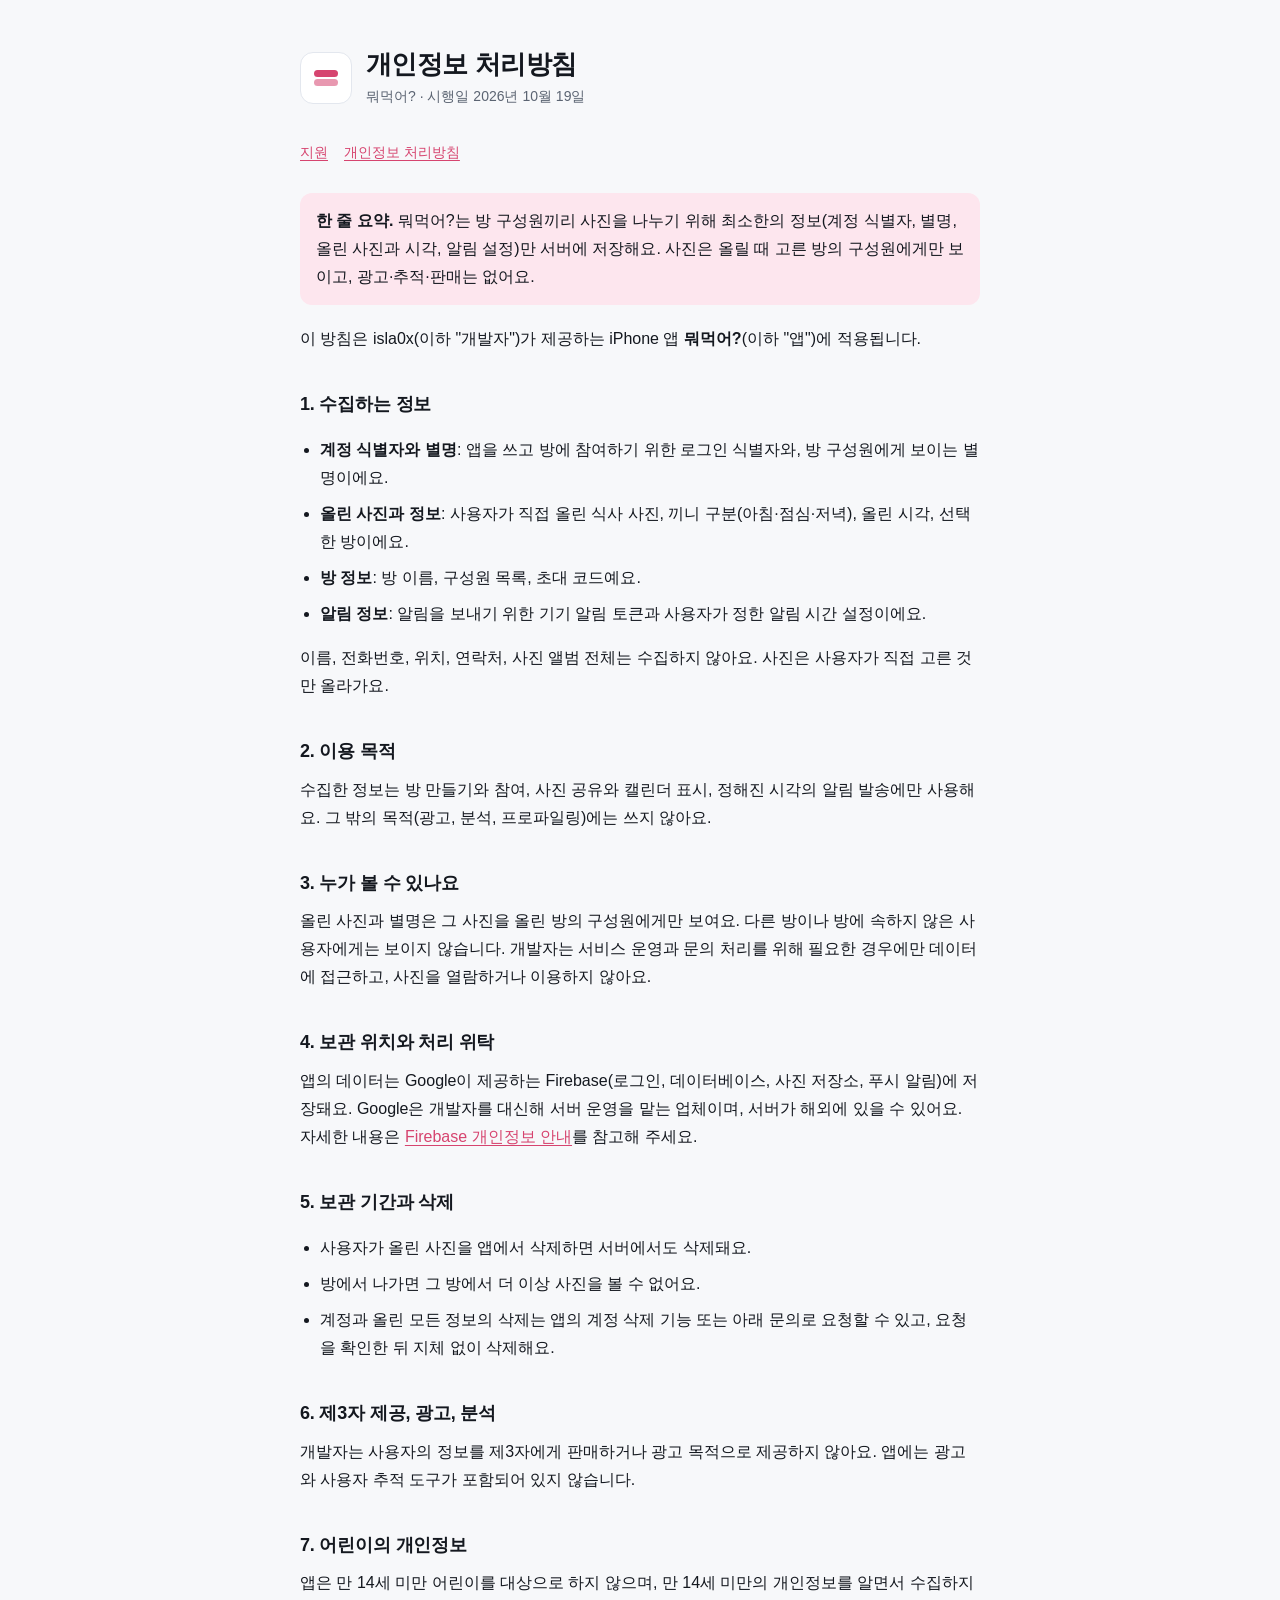
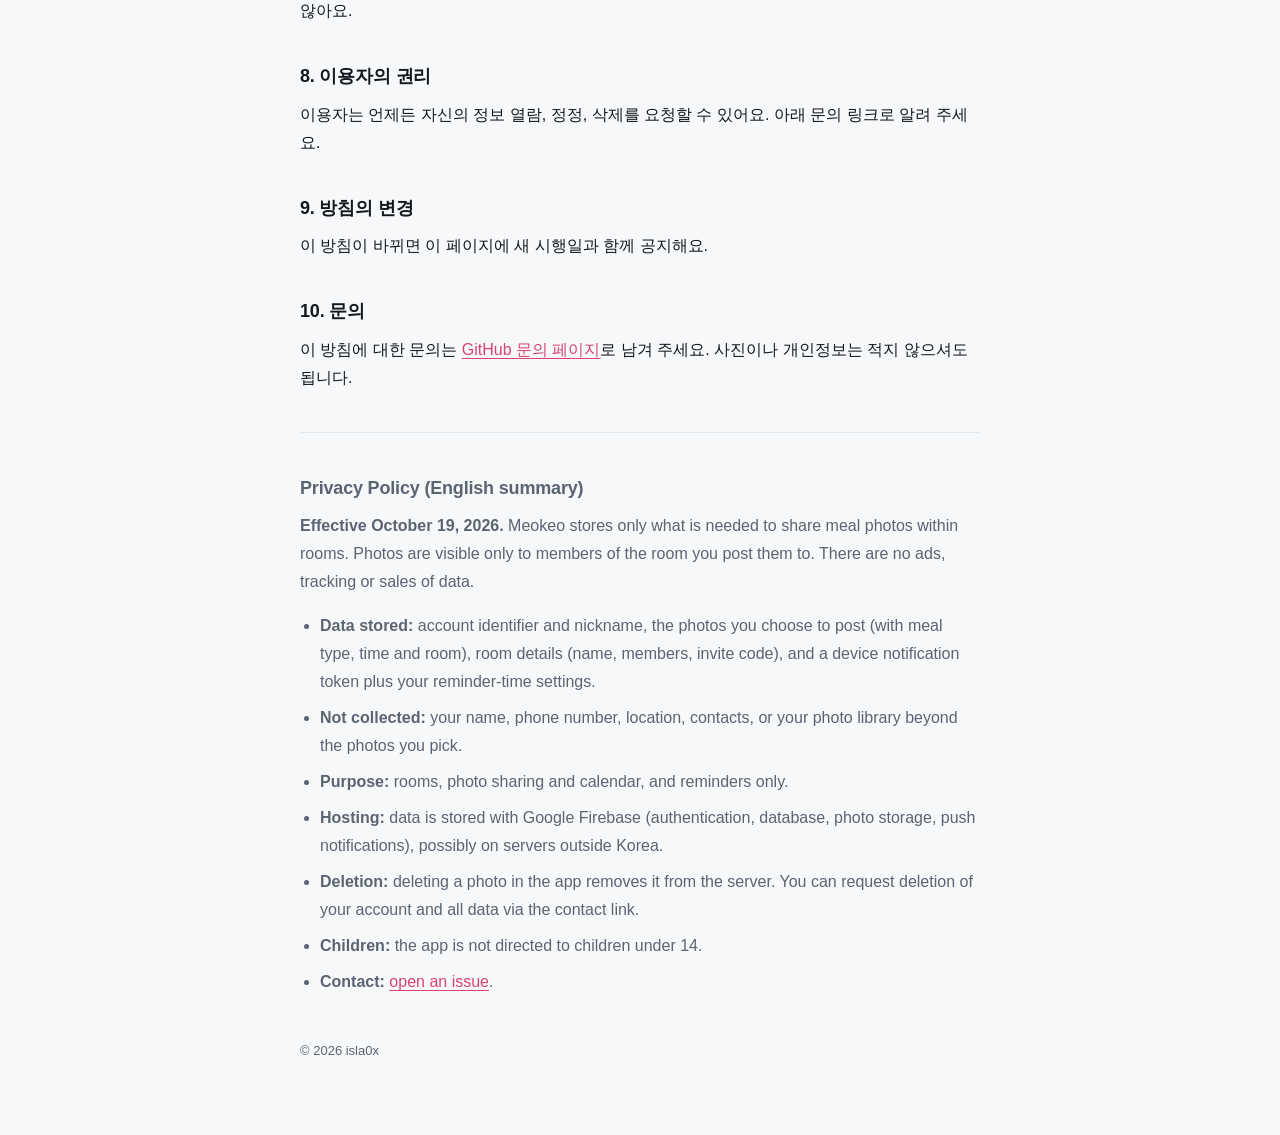
==== docs/privacy.html @ e776bd23 "지원·개인정보 처리방침 페이지 추가 (docs/) Co-Authored-By: Claude Sonnet 5.5 <noreply@anthropic.com> Claude-Session" ====
<!doctype html>
<html lang="ko">
<head>
<meta charset="utf-8">
<meta name="viewport" content="width=device-width,initial-scale=1">
<title>뭐먹어? 개인정보 처리방침 · Meokeo Privacy Policy</title>
<meta name="description" content="뭐먹어? 앱이 어떤 정보를 다루는지 안내하는 개인정보 처리방침입니다.">
<link rel="stylesheet" href="style.css">
</head>
<body>
<div class="wrap">
  <header>
    <div class="mark" aria-hidden="true"><div><i></i><i></i></div></div>
    <div>
      <h1>개인정보 처리방침</h1>
      <p class="sub">뭐먹어? · 시행일 2026년 10월 19일</p>
    </div>
  </header>
  <nav><a href="./">지원</a><a href="privacy.html">개인정보 처리방침</a></nav>

  <div class="note">
    <strong>한 줄 요약.</strong> 뭐먹어?는 방 구성원끼리 사진을 나누기 위해 최소한의 정보(계정 식별자, 별명, 올린 사진과 시각, 알림 설정)만 서버에 저장해요. 사진은 올릴 때 고른 방의 구성원에게만 보이고, 광고·추적·판매는 없어요.
  </div>

  <p>이 방침은 isla0x(이하 "개발자")가 제공하는 iPhone 앱 <strong>뭐먹어?</strong>(이하 "앱")에 적용됩니다.</p>

  <h2>1. 수집하는 정보</h2>
  <ul>
    <li><strong>계정 식별자와 별명</strong>: 앱을 쓰고 방에 참여하기 위한 로그인 식별자와, 방 구성원에게 보이는 별명이에요.</li>
    <li><strong>올린 사진과 정보</strong>: 사용자가 직접 올린 식사 사진, 끼니 구분(아침·점심·저녁), 올린 시각, 선택한 방이에요.</li>
    <li><strong>방 정보</strong>: 방 이름, 구성원 목록, 초대 코드예요.</li>
    <li><strong>알림 정보</strong>: 알림을 보내기 위한 기기 알림 토큰과 사용자가 정한 알림 시간 설정이에요.</li>
  </ul>
  <p>이름, 전화번호, 위치, 연락처, 사진 앨범 전체는 수집하지 않아요. 사진은 사용자가 직접 고른 것만 올라가요.</p>

  <h2>2. 이용 목적</h2>
  <p>수집한 정보는 방 만들기와 참여, 사진 공유와 캘린더 표시, 정해진 시각의 알림 발송에만 사용해요. 그 밖의 목적(광고, 분석, 프로파일링)에는 쓰지 않아요.</p>

  <h2>3. 누가 볼 수 있나요</h2>
  <p>올린 사진과 별명은 그 사진을 올린 방의 구성원에게만 보여요. 다른 방이나 방에 속하지 않은 사용자에게는 보이지 않습니다. 개발자는 서비스 운영과 문의 처리를 위해 필요한 경우에만 데이터에 접근하고, 사진을 열람하거나 이용하지 않아요.</p>

  <h2>4. 보관 위치와 처리 위탁</h2>
  <p>앱의 데이터는 Google이 제공하는 Firebase(로그인, 데이터베이스, 사진 저장소, 푸시 알림)에 저장돼요. Google은 개발자를 대신해 서버 운영을 맡는 업체이며, 서버가 해외에 있을 수 있어요. 자세한 내용은 <a href="https://firebase.google.com/support/privacy">Firebase 개인정보 안내</a>를 참고해 주세요.</p>

  <h2>5. 보관 기간과 삭제</h2>
  <ul>
    <li>사용자가 올린 사진을 앱에서 삭제하면 서버에서도 삭제돼요.</li>
    <li>방에서 나가면 그 방에서 더 이상 사진을 볼 수 없어요.</li>
    <li>계정과 올린 모든 정보의 삭제는 앱의 계정 삭제 기능 또는 아래 문의로 요청할 수 있고, 요청을 확인한 뒤 지체 없이 삭제해요.</li>
  </ul>

  <h2>6. 제3자 제공, 광고, 분석</h2>
  <p>개발자는 사용자의 정보를 제3자에게 판매하거나 광고 목적으로 제공하지 않아요. 앱에는 광고와 사용자 추적 도구가 포함되어 있지 않습니다.</p>

  <h2>7. 어린이의 개인정보</h2>
  <p>앱은 만 14세 미만 어린이를 대상으로 하지 않으며, 만 14세 미만의 개인정보를 알면서 수집하지 않아요.</p>

  <h2>8. 이용자의 권리</h2>
  <p>이용자는 언제든 자신의 정보 열람, 정정, 삭제를 요청할 수 있어요. 아래 문의 링크로 알려 주세요.</p>

  <h2>9. 방침의 변경</h2>
  <p>이 방침이 바뀌면 이 페이지에 새 시행일과 함께 공지해요.</p>

  <h2>10. 문의</h2>
  <p>이 방침에 대한 문의는 <a href="https://github.com/isla0x/meokeo/issues/new">GitHub 문의 페이지</a>로 남겨 주세요. 사진이나 개인정보는 적지 않으셔도 됩니다.</p>

  <hr>
  <section class="en" lang="en">
    <h2>Privacy Policy (English summary)</h2>
    <p><strong>Effective October 19, 2026.</strong> Meokeo stores only what is needed to share meal photos within rooms. Photos are visible only to members of the room you post them to. There are no ads, tracking or sales of data.</p>
    <ul>
      <li><strong>Data stored:</strong> account identifier and nickname, the photos you choose to post (with meal type, time and room), room details (name, members, invite code), and a device notification token plus your reminder-time settings.</li>
      <li><strong>Not collected:</strong> your name, phone number, location, contacts, or your photo library beyond the photos you pick.</li>
      <li><strong>Purpose:</strong> rooms, photo sharing and calendar, and reminders only.</li>
      <li><strong>Hosting:</strong> data is stored with Google Firebase (authentication, database, photo storage, push notifications), possibly on servers outside Korea.</li>
      <li><strong>Deletion:</strong> deleting a photo in the app removes it from the server. You can request deletion of your account and all data via the contact link.</li>
      <li><strong>Children:</strong> the app is not directed to children under 14.</li>
      <li><strong>Contact:</strong> <a href="https://github.com/isla0x/meokeo/issues/new">open an issue</a>.</li>
    </ul>
  </section>

  <footer>© 2026 isla0x</footer>
</div>
</body>
</html>
---- docs/style.css ----
:root{
  --bg:#f7f8fa; --card:#ffffff; --fg:#14181f; --muted:#5b6472; --line:#e3e7ee;
  --accent:#d6446f; --accent-soft:#fde6ee;
}
@media (prefers-color-scheme: dark){
  :root{ --bg:#0f1218; --card:#171b23; --fg:#eef1f6; --muted:#9aa4b4; --line:#272d38; --accent:#f58aa8; --accent-soft:#3a1c27; }
}
*{box-sizing:border-box}
html{-webkit-text-size-adjust:100%}
body{
  margin:0; background:var(--bg); color:var(--fg);
  font:16px/1.75 -apple-system,BlinkMacSystemFont,"Apple SD Gothic Neo","Pretendard","Noto Sans KR","Segoe UI",sans-serif;
}
.wrap{max-width:720px; margin:0 auto; padding:48px 20px 72px}
header{display:flex; align-items:center; gap:14px; margin-bottom:32px}
.mark{width:52px; height:52px; border-radius:13px; background:var(--card); border:1px solid var(--line); display:grid; place-items:center; flex:none}
.mark i{display:block; width:24px; height:7px; border-radius:7px; background:var(--accent); margin:2.5px 0}
.mark i + i{opacity:.55}
h1{font-size:26px; line-height:1.3; margin:0; letter-spacing:-.02em}
.sub{color:var(--muted); font-size:14px; margin:2px 0 0}
h2{font-size:18px; margin:36px 0 8px; letter-spacing:-.01em}
p,li{margin:8px 0}
ul{padding-left:20px}
a{color:var(--accent); text-underline-offset:3px}
.card{background:var(--card); border:1px solid var(--line); border-radius:14px; padding:4px 20px 12px; margin-top:12px}
.card h2{margin-top:20px}
.note{background:var(--accent-soft); border-radius:12px; padding:14px 16px; margin:20px 0}
nav{display:flex; gap:16px; margin:0 0 28px; font-size:14px}
footer{margin-top:44px; color:var(--muted); font-size:13px}
.en{color:var(--muted)}
hr{border:0; border-top:1px solid var(--line); margin:40px 0}
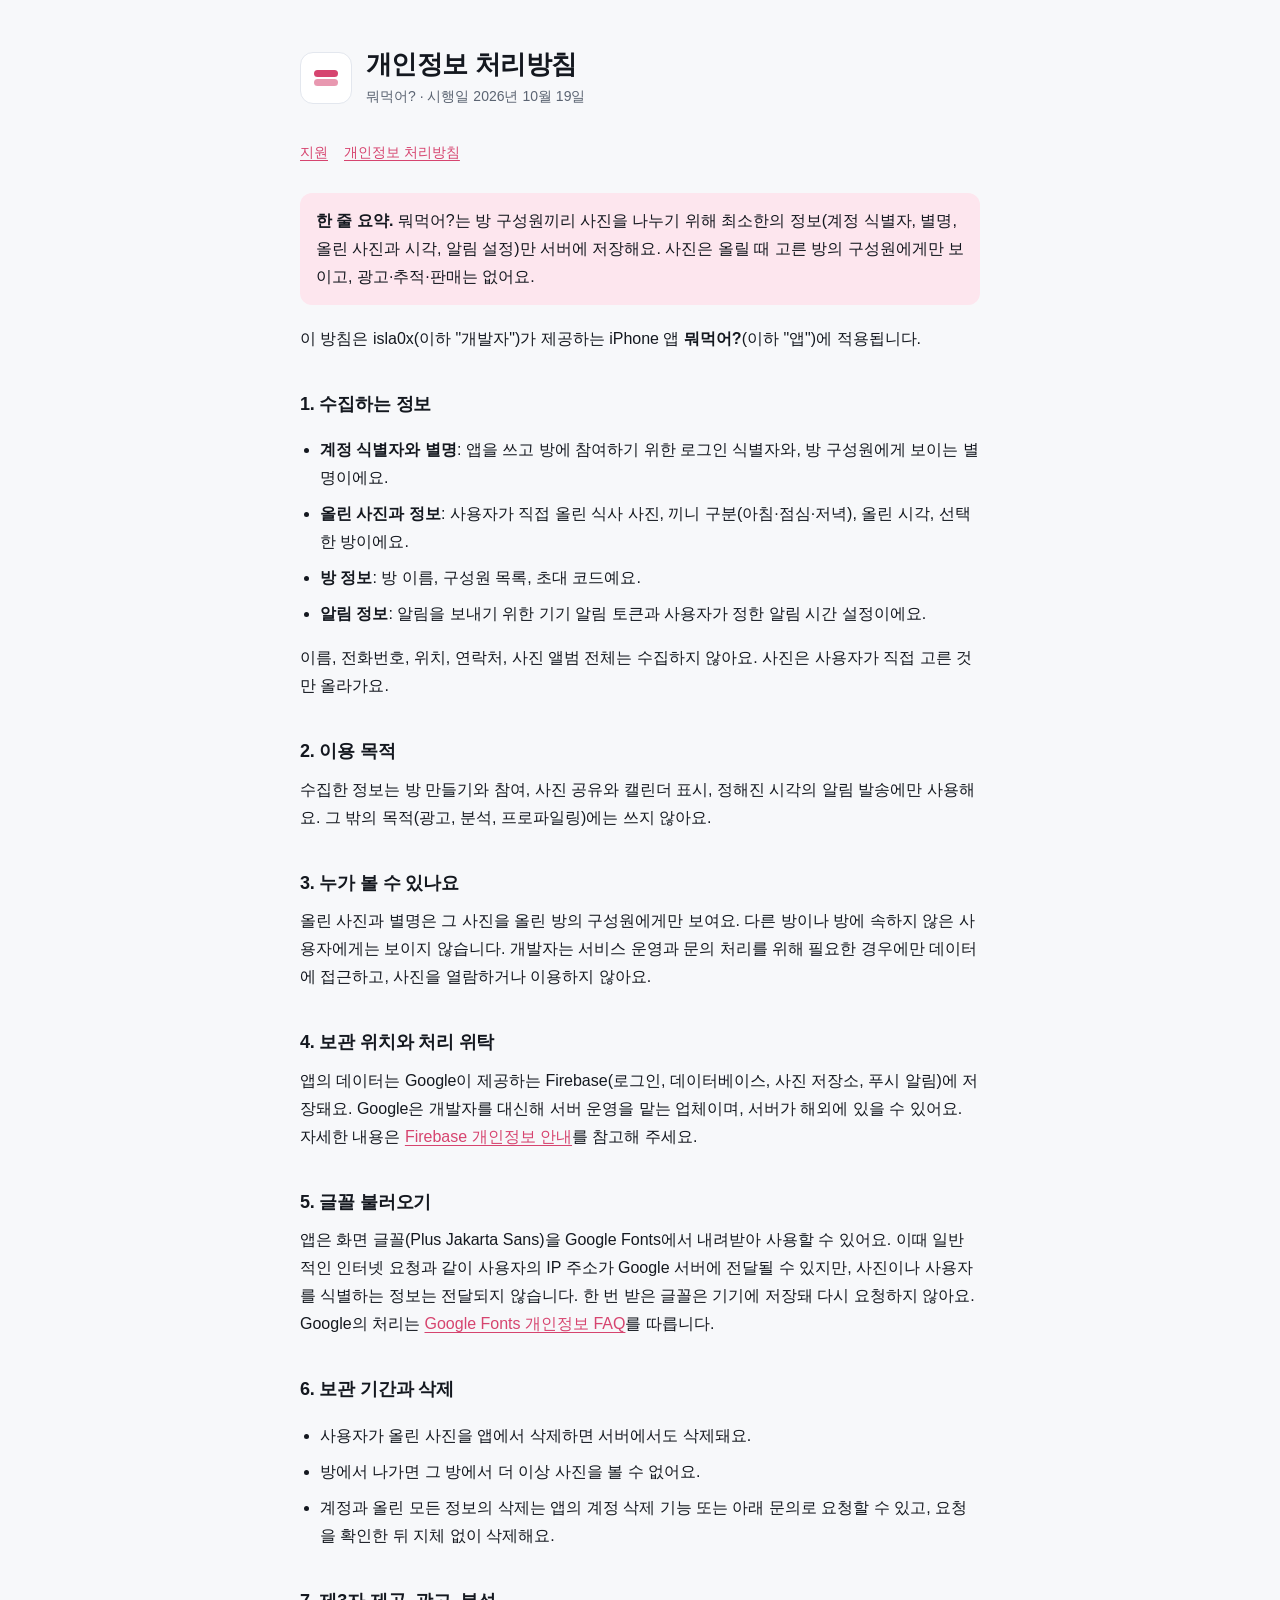
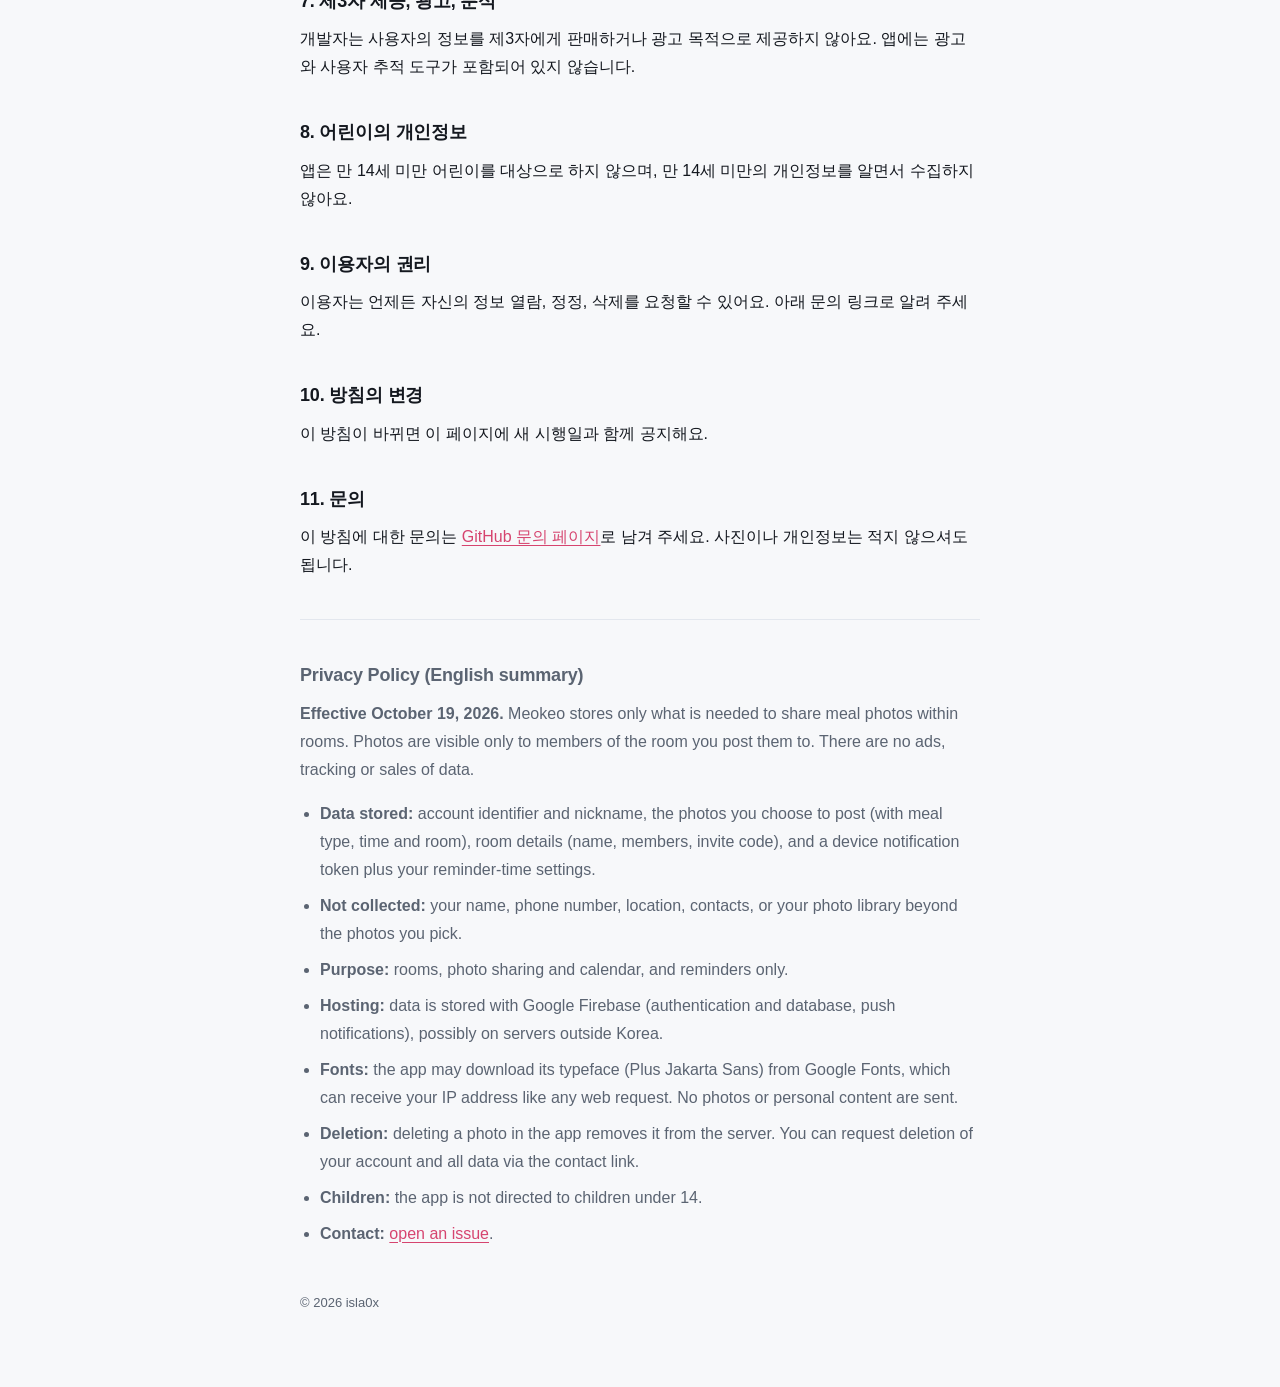
==== commit 6e16052d: "처리방침에 글꼴(Google Fonts) 안내 추가 Co-Authored-By: Claude Sonnet 5.5 <noreply@anthropic.com> Claude-Sessio" ====
--- a/docs/privacy.html
+++ b/docs/privacy.html
@@ -42,26 +42,29 @@
   <h2>4. 보관 위치와 처리 위탁</h2>
   <p>앱의 데이터는 Google이 제공하는 Firebase(로그인, 데이터베이스, 사진 저장소, 푸시 알림)에 저장돼요. Google은 개발자를 대신해 서버 운영을 맡는 업체이며, 서버가 해외에 있을 수 있어요. 자세한 내용은 <a href="https://firebase.google.com/support/privacy">Firebase 개인정보 안내</a>를 참고해 주세요.</p>
 
-  <h2>5. 보관 기간과 삭제</h2>
+  <h2>5. 글꼴 불러오기</h2>
+  <p>앱은 화면 글꼴(Plus Jakarta Sans)을 Google Fonts에서 내려받아 사용할 수 있어요. 이때 일반적인 인터넷 요청과 같이 사용자의 IP 주소가 Google 서버에 전달될 수 있지만, 사진이나 사용자를 식별하는 정보는 전달되지 않습니다. 한 번 받은 글꼴은 기기에 저장돼 다시 요청하지 않아요. Google의 처리는 <a href="https://developers.google.com/fonts/faq/privacy">Google Fonts 개인정보 FAQ</a>를 따릅니다.</p>
+
+  <h2>6. 보관 기간과 삭제</h2>
   <ul>
     <li>사용자가 올린 사진을 앱에서 삭제하면 서버에서도 삭제돼요.</li>
     <li>방에서 나가면 그 방에서 더 이상 사진을 볼 수 없어요.</li>
     <li>계정과 올린 모든 정보의 삭제는 앱의 계정 삭제 기능 또는 아래 문의로 요청할 수 있고, 요청을 확인한 뒤 지체 없이 삭제해요.</li>
   </ul>
 
-  <h2>6. 제3자 제공, 광고, 분석</h2>
+  <h2>7. 제3자 제공, 광고, 분석</h2>
   <p>개발자는 사용자의 정보를 제3자에게 판매하거나 광고 목적으로 제공하지 않아요. 앱에는 광고와 사용자 추적 도구가 포함되어 있지 않습니다.</p>
 
-  <h2>7. 어린이의 개인정보</h2>
+  <h2>8. 어린이의 개인정보</h2>
   <p>앱은 만 14세 미만 어린이를 대상으로 하지 않으며, 만 14세 미만의 개인정보를 알면서 수집하지 않아요.</p>
 
-  <h2>8. 이용자의 권리</h2>
+  <h2>9. 이용자의 권리</h2>
   <p>이용자는 언제든 자신의 정보 열람, 정정, 삭제를 요청할 수 있어요. 아래 문의 링크로 알려 주세요.</p>
 
-  <h2>9. 방침의 변경</h2>
+  <h2>10. 방침의 변경</h2>
   <p>이 방침이 바뀌면 이 페이지에 새 시행일과 함께 공지해요.</p>
 
-  <h2>10. 문의</h2>
+  <h2>11. 문의</h2>
   <p>이 방침에 대한 문의는 <a href="https://github.com/isla0x/meokeo/issues/new">GitHub 문의 페이지</a>로 남겨 주세요. 사진이나 개인정보는 적지 않으셔도 됩니다.</p>
 
   <hr>
@@ -72,7 +75,8 @@
       <li><strong>Data stored:</strong> account identifier and nickname, the photos you choose to post (with meal type, time and room), room details (name, members, invite code), and a device notification token plus your reminder-time settings.</li>
       <li><strong>Not collected:</strong> your name, phone number, location, contacts, or your photo library beyond the photos you pick.</li>
       <li><strong>Purpose:</strong> rooms, photo sharing and calendar, and reminders only.</li>
-      <li><strong>Hosting:</strong> data is stored with Google Firebase (authentication, database, photo storage, push notifications), possibly on servers outside Korea.</li>
+      <li><strong>Hosting:</strong> data is stored with Google Firebase (authentication and database, push notifications), possibly on servers outside Korea.</li>
+      <li><strong>Fonts:</strong> the app may download its typeface (Plus Jakarta Sans) from Google Fonts, which can receive your IP address like any web request. No photos or personal content are sent.</li>
       <li><strong>Deletion:</strong> deleting a photo in the app removes it from the server. You can request deletion of your account and all data via the contact link.</li>
       <li><strong>Children:</strong> the app is not directed to children under 14.</li>
       <li><strong>Contact:</strong> <a href="https://github.com/isla0x/meokeo/issues/new">open an issue</a>.</li>
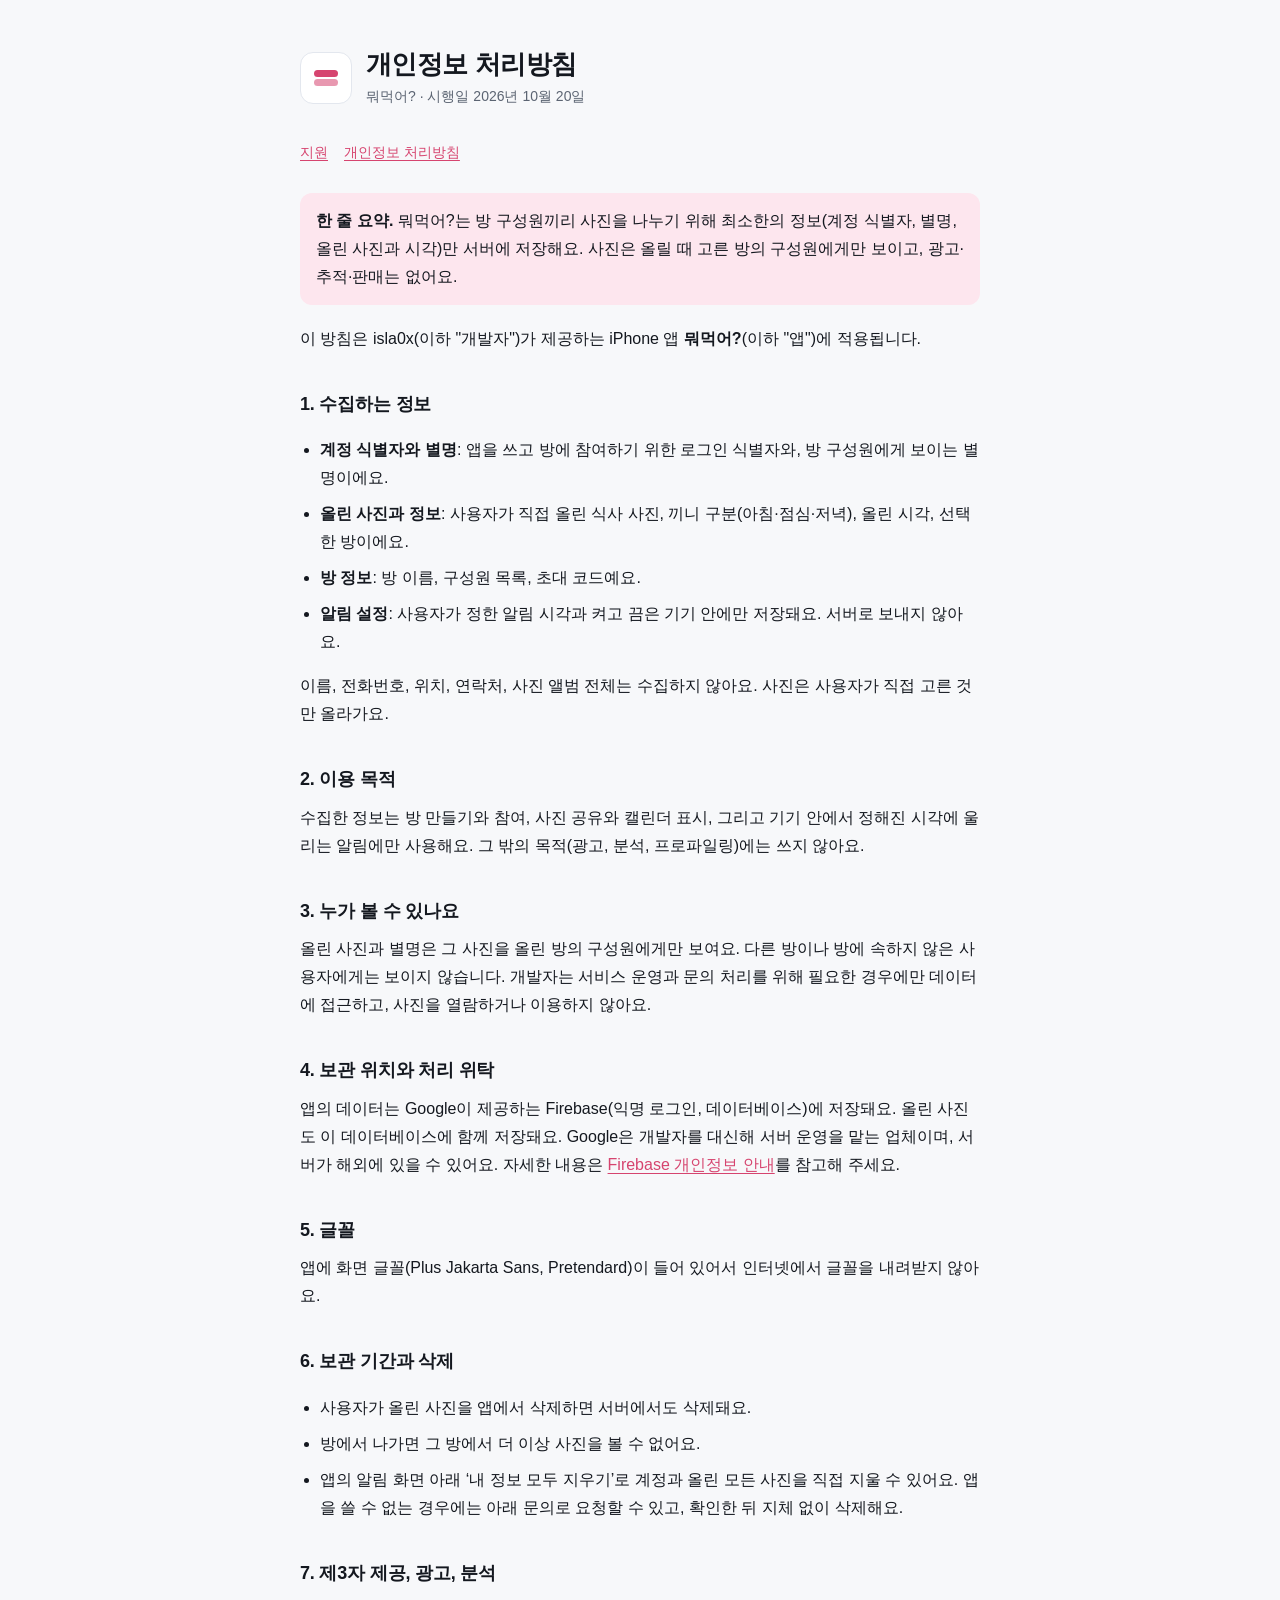
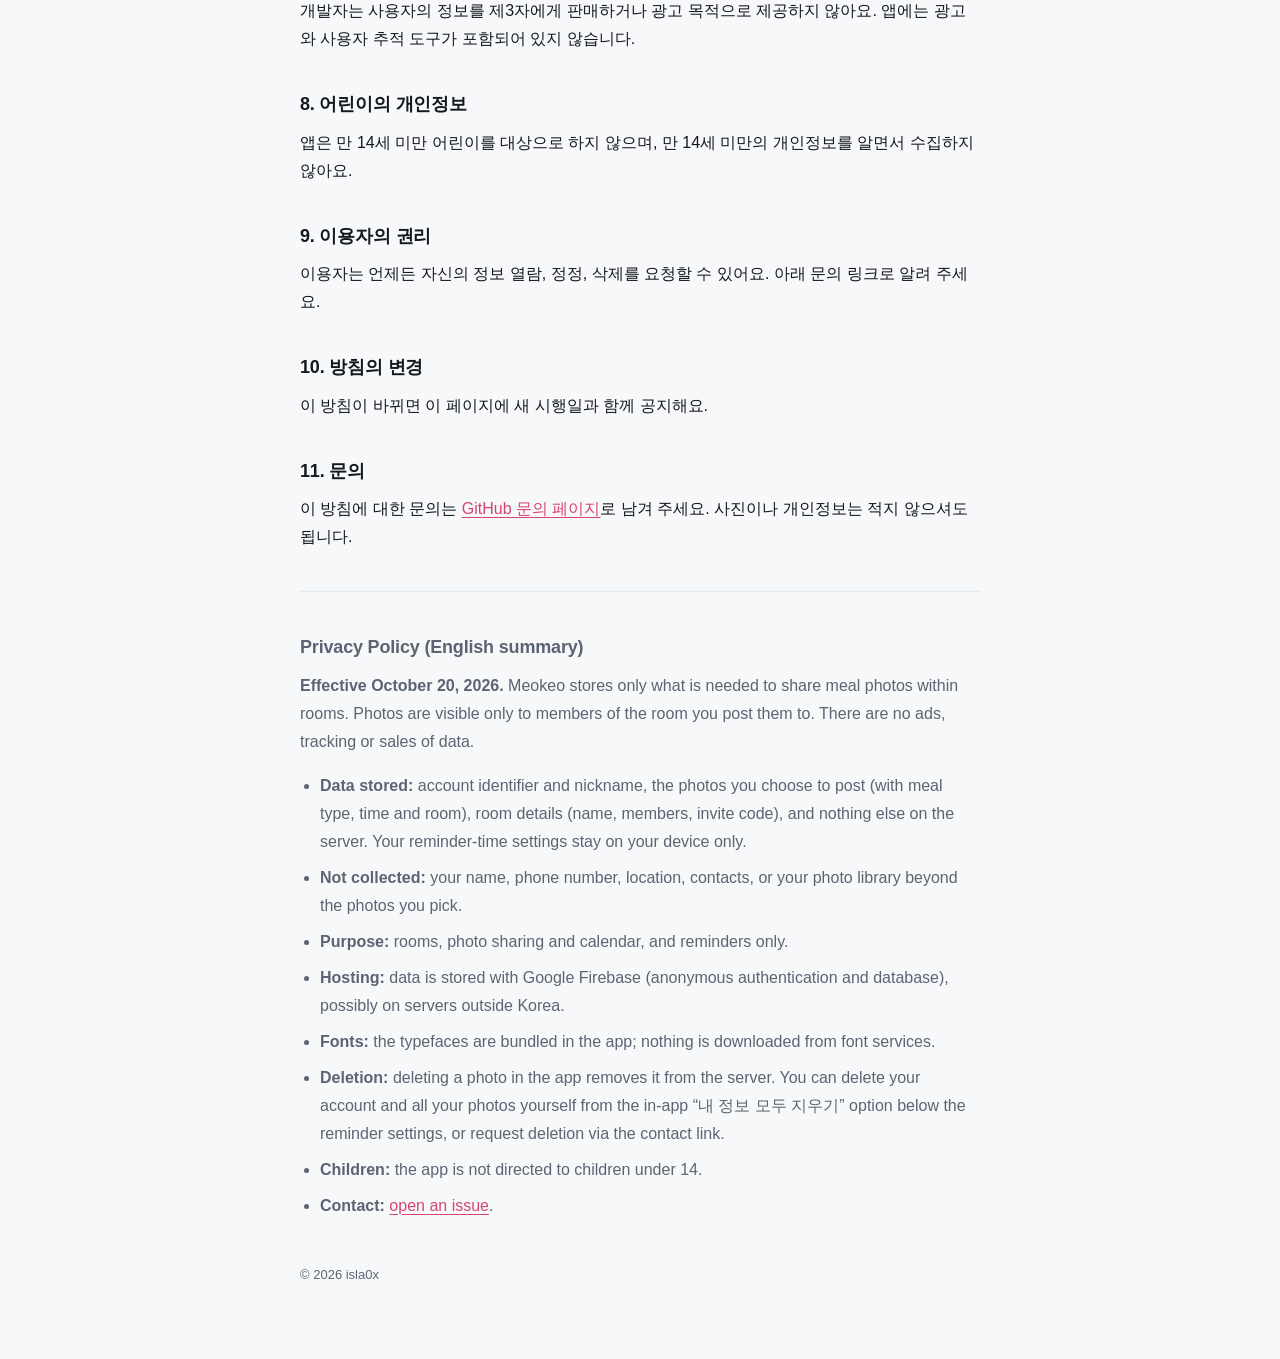
==== commit 36f023a5: "내 정보 모두 지우기(알림 화면 아래) + 빈 방 초대 코드 정리 + 개인정보 처리방침을 새 앱에 맞게 고침 + pubspec.lock Co-Authored-By: Claude S" ====
--- a/docs/privacy.html
+++ b/docs/privacy.html
@@ -13,13 +13,13 @@
     <div class="mark" aria-hidden="true"><div><i></i><i></i></div></div>
     <div>
       <h1>개인정보 처리방침</h1>
-      <p class="sub">뭐먹어? · 시행일 2026년 10월 19일</p>
+      <p class="sub">뭐먹어? · 시행일 2026년 10월 20일</p>
     </div>
   </header>
   <nav><a href="./">지원</a><a href="privacy.html">개인정보 처리방침</a></nav>
 
   <div class="note">
-    <strong>한 줄 요약.</strong> 뭐먹어?는 방 구성원끼리 사진을 나누기 위해 최소한의 정보(계정 식별자, 별명, 올린 사진과 시각, 알림 설정)만 서버에 저장해요. 사진은 올릴 때 고른 방의 구성원에게만 보이고, 광고·추적·판매는 없어요.
+    <strong>한 줄 요약.</strong> 뭐먹어?는 방 구성원끼리 사진을 나누기 위해 최소한의 정보(계정 식별자, 별명, 올린 사진과 시각)만 서버에 저장해요. 사진은 올릴 때 고른 방의 구성원에게만 보이고, 광고·추적·판매는 없어요.
   </div>
 
   <p>이 방침은 isla0x(이하 "개발자")가 제공하는 iPhone 앱 <strong>뭐먹어?</strong>(이하 "앱")에 적용됩니다.</p>
@@ -29,27 +29,27 @@
     <li><strong>계정 식별자와 별명</strong>: 앱을 쓰고 방에 참여하기 위한 로그인 식별자와, 방 구성원에게 보이는 별명이에요.</li>
     <li><strong>올린 사진과 정보</strong>: 사용자가 직접 올린 식사 사진, 끼니 구분(아침·점심·저녁), 올린 시각, 선택한 방이에요.</li>
     <li><strong>방 정보</strong>: 방 이름, 구성원 목록, 초대 코드예요.</li>
-    <li><strong>알림 정보</strong>: 알림을 보내기 위한 기기 알림 토큰과 사용자가 정한 알림 시간 설정이에요.</li>
+    <li><strong>알림 설정</strong>: 사용자가 정한 알림 시각과 켜고 끔은 기기 안에만 저장돼요. 서버로 보내지 않아요.</li>
   </ul>
   <p>이름, 전화번호, 위치, 연락처, 사진 앨범 전체는 수집하지 않아요. 사진은 사용자가 직접 고른 것만 올라가요.</p>
 
   <h2>2. 이용 목적</h2>
-  <p>수집한 정보는 방 만들기와 참여, 사진 공유와 캘린더 표시, 정해진 시각의 알림 발송에만 사용해요. 그 밖의 목적(광고, 분석, 프로파일링)에는 쓰지 않아요.</p>
+  <p>수집한 정보는 방 만들기와 참여, 사진 공유와 캘린더 표시, 그리고 기기 안에서 정해진 시각에 울리는 알림에만 사용해요. 그 밖의 목적(광고, 분석, 프로파일링)에는 쓰지 않아요.</p>
 
   <h2>3. 누가 볼 수 있나요</h2>
   <p>올린 사진과 별명은 그 사진을 올린 방의 구성원에게만 보여요. 다른 방이나 방에 속하지 않은 사용자에게는 보이지 않습니다. 개발자는 서비스 운영과 문의 처리를 위해 필요한 경우에만 데이터에 접근하고, 사진을 열람하거나 이용하지 않아요.</p>
 
   <h2>4. 보관 위치와 처리 위탁</h2>
-  <p>앱의 데이터는 Google이 제공하는 Firebase(로그인, 데이터베이스, 사진 저장소, 푸시 알림)에 저장돼요. Google은 개발자를 대신해 서버 운영을 맡는 업체이며, 서버가 해외에 있을 수 있어요. 자세한 내용은 <a href="https://firebase.google.com/support/privacy">Firebase 개인정보 안내</a>를 참고해 주세요.</p>
+  <p>앱의 데이터는 Google이 제공하는 Firebase(익명 로그인, 데이터베이스)에 저장돼요. 올린 사진도 이 데이터베이스에 함께 저장돼요. Google은 개발자를 대신해 서버 운영을 맡는 업체이며, 서버가 해외에 있을 수 있어요. 자세한 내용은 <a href="https://firebase.google.com/support/privacy">Firebase 개인정보 안내</a>를 참고해 주세요.</p>
 
-  <h2>5. 글꼴 불러오기</h2>
-  <p>앱은 화면 글꼴(Plus Jakarta Sans)을 Google Fonts에서 내려받아 사용할 수 있어요. 이때 일반적인 인터넷 요청과 같이 사용자의 IP 주소가 Google 서버에 전달될 수 있지만, 사진이나 사용자를 식별하는 정보는 전달되지 않습니다. 한 번 받은 글꼴은 기기에 저장돼 다시 요청하지 않아요. Google의 처리는 <a href="https://developers.google.com/fonts/faq/privacy">Google Fonts 개인정보 FAQ</a>를 따릅니다.</p>
+  <h2>5. 글꼴</h2>
+  <p>앱에 화면 글꼴(Plus Jakarta Sans, Pretendard)이 들어 있어서 인터넷에서 글꼴을 내려받지 않아요.</p>
 
   <h2>6. 보관 기간과 삭제</h2>
   <ul>
     <li>사용자가 올린 사진을 앱에서 삭제하면 서버에서도 삭제돼요.</li>
     <li>방에서 나가면 그 방에서 더 이상 사진을 볼 수 없어요.</li>
-    <li>계정과 올린 모든 정보의 삭제는 앱의 계정 삭제 기능 또는 아래 문의로 요청할 수 있고, 요청을 확인한 뒤 지체 없이 삭제해요.</li>
+    <li>앱의 알림 화면 아래 ‘내 정보 모두 지우기’로 계정과 올린 모든 사진을 직접 지울 수 있어요. 앱을 쓸 수 없는 경우에는 아래 문의로 요청할 수 있고, 확인한 뒤 지체 없이 삭제해요.</li>
   </ul>
 
   <h2>7. 제3자 제공, 광고, 분석</h2>
@@ -70,14 +70,14 @@
   <hr>
   <section class="en" lang="en">
     <h2>Privacy Policy (English summary)</h2>
-    <p><strong>Effective October 19, 2026.</strong> Meokeo stores only what is needed to share meal photos within rooms. Photos are visible only to members of the room you post them to. There are no ads, tracking or sales of data.</p>
+    <p><strong>Effective October 20, 2026.</strong> Meokeo stores only what is needed to share meal photos within rooms. Photos are visible only to members of the room you post them to. There are no ads, tracking or sales of data.</p>
     <ul>
-      <li><strong>Data stored:</strong> account identifier and nickname, the photos you choose to post (with meal type, time and room), room details (name, members, invite code), and a device notification token plus your reminder-time settings.</li>
+      <li><strong>Data stored:</strong> account identifier and nickname, the photos you choose to post (with meal type, time and room), room details (name, members, invite code), and nothing else on the server. Your reminder-time settings stay on your device only.</li>
       <li><strong>Not collected:</strong> your name, phone number, location, contacts, or your photo library beyond the photos you pick.</li>
       <li><strong>Purpose:</strong> rooms, photo sharing and calendar, and reminders only.</li>
-      <li><strong>Hosting:</strong> data is stored with Google Firebase (authentication and database, push notifications), possibly on servers outside Korea.</li>
-      <li><strong>Fonts:</strong> the app may download its typeface (Plus Jakarta Sans) from Google Fonts, which can receive your IP address like any web request. No photos or personal content are sent.</li>
-      <li><strong>Deletion:</strong> deleting a photo in the app removes it from the server. You can request deletion of your account and all data via the contact link.</li>
+      <li><strong>Hosting:</strong> data is stored with Google Firebase (anonymous authentication and database), possibly on servers outside Korea.</li>
+      <li><strong>Fonts:</strong> the typefaces are bundled in the app; nothing is downloaded from font services.</li>
+      <li><strong>Deletion:</strong> deleting a photo in the app removes it from the server. You can delete your account and all your photos yourself from the in-app “내 정보 모두 지우기” option below the reminder settings, or request deletion via the contact link.</li>
       <li><strong>Children:</strong> the app is not directed to children under 14.</li>
       <li><strong>Contact:</strong> <a href="https://github.com/isla0x/meokeo/issues/new">open an issue</a>.</li>
     </ul>
